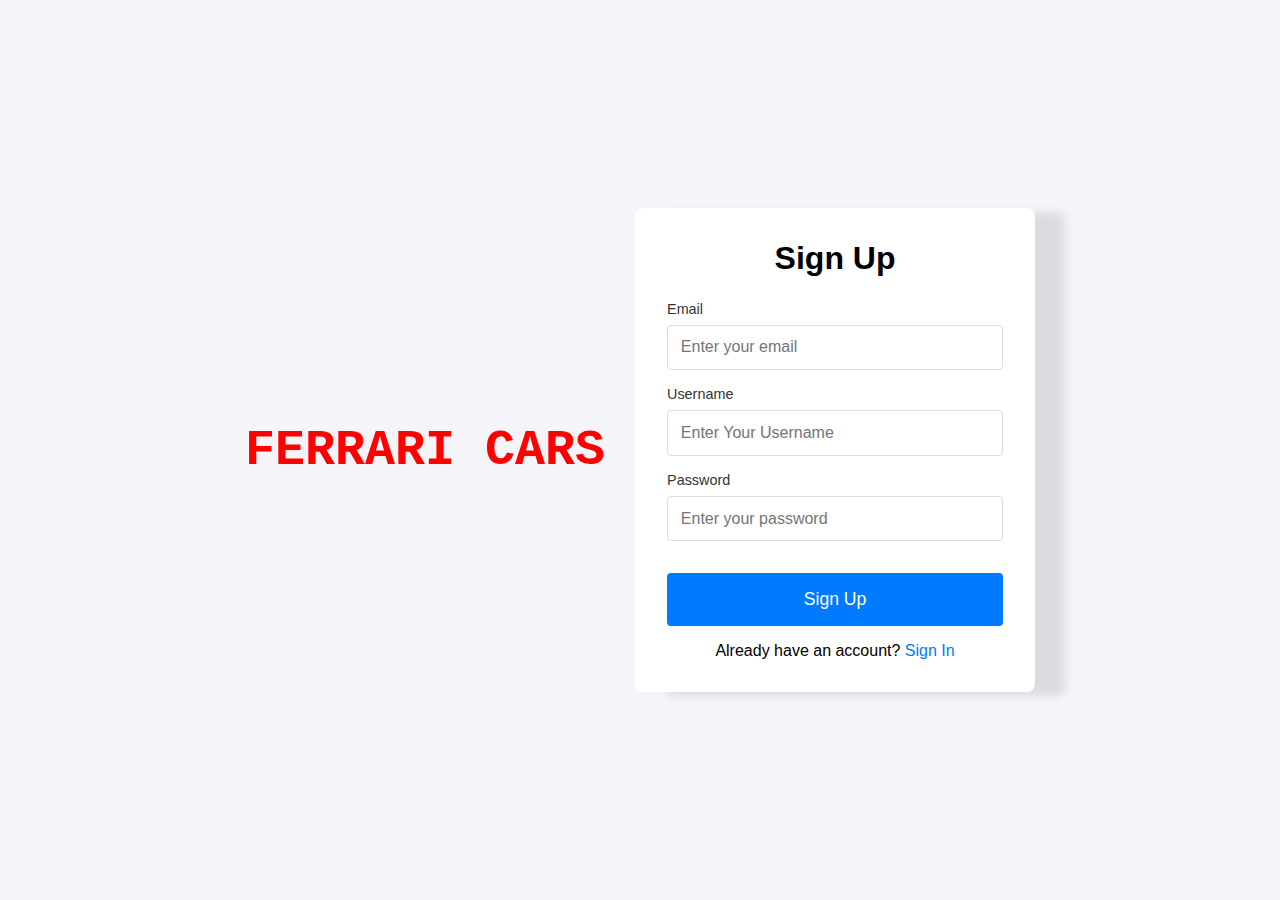
==== index.html @ ab538113 "ferrari car sales" ====
<!DOCTYPE html>
<html lang="en">
<head>
  <meta charset="UTF-8">
  <meta name="viewport" content="width=device-width, initial-scale=1.0">
  <title>Sign Up</title>
  <link rel="stylesheet" href="styles.css">
</head>
<body>
   <div class="full">
    <h1 class="cars">FERRARI CARS</h1>
    <div class="container">
        <form id="signupForm" class="form">
        <h1>Sign Up</h1>
        <div class="input-group">
            <label for="email">Email</label>
            <input type="email" id="email" placeholder="Enter your email" required>
      </div>
      <div class="input-group">
            <label for="userName">Username</label>
            <input type="text" id="name" placeholder="Enter Your Username" required>
      </div>
      <div class="input-group">
            <label for="password">Password</label>
            <input type="password" id="password" placeholder="Enter your password" required>
      </div>
      <button type="submit">Sign Up</button>
      <p>Already have an account? <a href="signin.html">Sign In</a></p>
    </form>
  </div>
   </div>
    

  <script>
    document.getElementById('signupForm').addEventListener('submit', function(event) {
      event.preventDefault(); 

      const email = document.getElementById('email').value;
      const username = document.getElementById('name').value; // Get username
      const password = document.getElementById('password').value;

      // Store the username, email, and password in localStorage
      localStorage.setItem('userEmail', email);
      localStorage.setItem('userName', username); // Store username
      localStorage.setItem('userPassword', password);

      window.location.href = './index2.html';
    });
  </script>
</body>
</html>
---- styles.css ----
* {
    margin: 0;
    padding: 0;
    box-sizing: border-box;
  }
  
  .full {
    font-family: Arial, sans-serif;
    background-color: #f4f4f9;
    display: flex;
    justify-content: center;
    align-items: center;
    height: 100vh;
    background-image: url("../IMAGES/bangkok-thailand-08082022-lamborghini-luxury-super-car-fast-sports-premium-lighting-background-3d-illustration_67\ \(3\).jpg");
    background-size: cover;
    background-repeat: no-repeat;
  }
  
  .cars{
    margin-right: 30px;
    color: red;
    font-family: 'Courier New', Courier, monospace;
    font-size: 50px;
    font-weight: 900;
    }
  .container {
    width: 100%;
    max-width: 400px;
    padding: 2rem;
    background-color: white;
    border-radius: 8px;
    box-shadow: 30px 4px 10px rgba(0, 0, 0, 0.1);
   
  }
  
  .form h1 {
    text-align: center;
    margin-bottom: 1.5rem;
  }
  
  .input-group {
    margin-bottom: 1rem;
  }
  
  label {
    display: block;
    font-size: 0.9rem;
    color: #333;
  }
  
  input {
    width: 100%;
    padding: 0.8rem;
    margin-top: 0.5rem;
    border: 1px solid #ddd;
    border-radius: 4px;
    font-size: 1rem;
  }
  
  button {
    width: 100%;
    padding: 1rem;
    background-color: #007bff;
    border: none;
    color: white;
    font-size: 1.1rem;
    cursor: pointer;
    border-radius: 4px;
    margin-top: 1rem;
  }
  
  button:hover {
    background-color: #0056b3;
  }
  
  p {
    text-align: center;
    margin-top: 1rem;
  }
  
  a {
    color: #007bff;
    text-decoration: none;
  }
  
  a:hover {
    text-decoration: underline;
  }
  
  .error-message {
    margin-top: 1rem;
    text-align: center;
    color: red;
    font-size: 0.9rem;
  }
  .sec2{
    border: medium solid red;
    height: 100vh;
  }
  .rice{
    border-radius: 10px;
    width: 50%;
    height: 50px;
    font-size: 30px;
    color: white;
    background-color: red;
    cursor: pointer;
  }
  .ton:hover{
    background-color: rgba(255, 0, 0, 0.397)a(255, 0, 0, 0.623)a(255, 0, 0, 0.623)a(255, 0, 0, 0.623)a(255, 0, 0, 0.623);
  }
  .items{
    
    }
    .ton{
        width: 50%;
        border-radius: 10px;
    }
  
  @media (max-width: 600px) {
    .container {
      width: 90%;
    }
  }
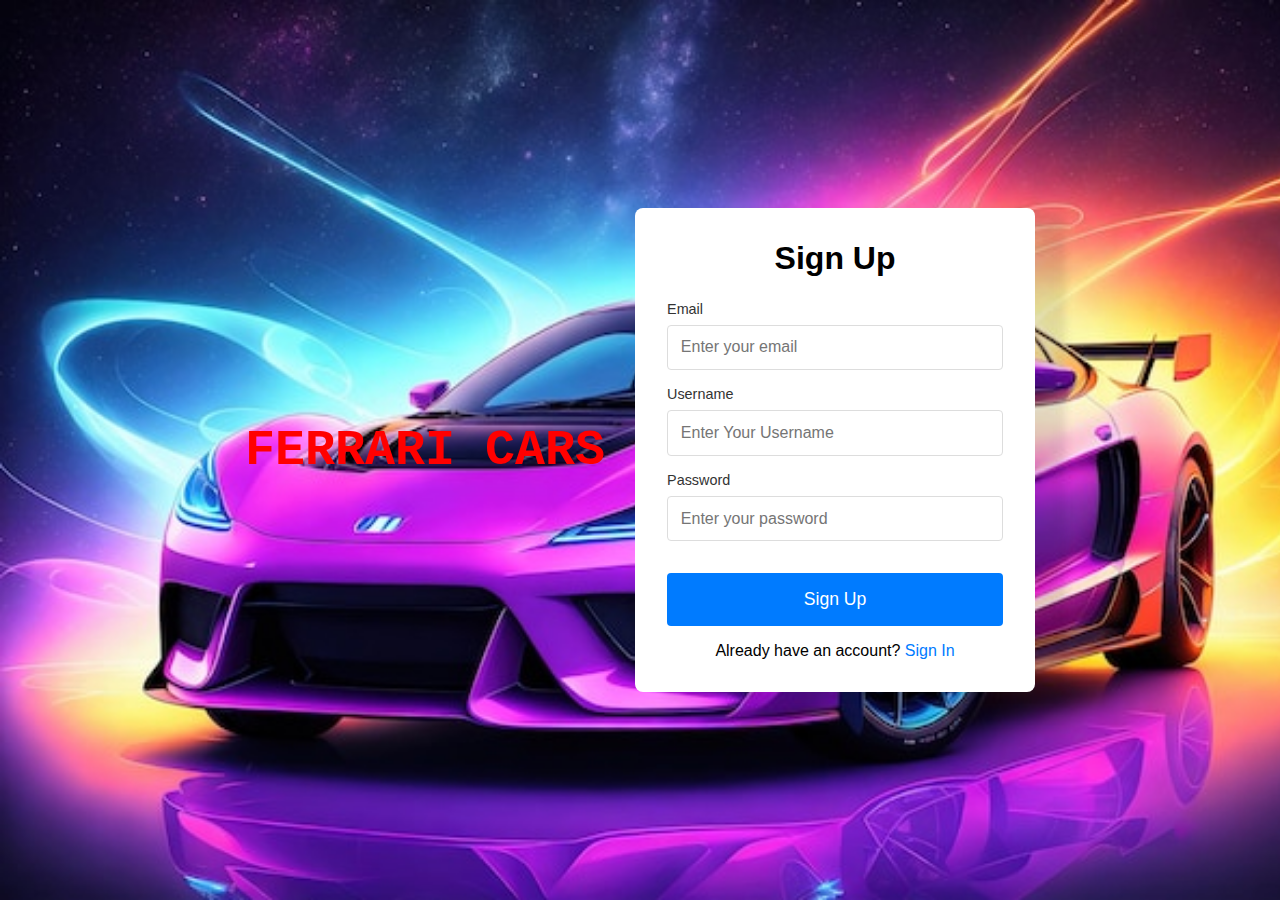
==== commit 4c3814a3: "sign up page" ====
--- a/index.html
+++ b/index.html
@@ -25,28 +25,41 @@
             <input type="password" id="password" placeholder="Enter your password" required>
       </div>
       <button type="submit">Sign Up</button>
-      <p>Already have an account? <a href="signin.html">Sign In</a></p>
+      <p>Already have an account? <a href="index2.html">Sign In</a></p>
     </form>
   </div>
    </div>
     
 
-  <script>
+   <script>
     document.getElementById('signupForm').addEventListener('submit', function(event) {
-      event.preventDefault(); 
-
+      event.preventDefault();
+  
       const email = document.getElementById('email').value;
-      const username = document.getElementById('name').value; // Get username
+      const username = document.getElementById('name').value;
       const password = document.getElementById('password').value;
-
-      // Store the username, email, and password in localStorage
-      localStorage.setItem('userEmail', email);
-      localStorage.setItem('userName', username); // Store username
-      localStorage.setItem('userPassword', password);
-
-      window.location.href = './index2.html';
+  
+      // Retrieve existing users from localStorage or create an empty array
+      let users = JSON.parse(localStorage.getItem('users')) || [];
+  
+      // Check if the user already exists
+      const existingUser = users.find(user => user.email === email);
+      if (existingUser) {
+        alert("User already exists! Please sign in.");
+        return;
+      }
+  
+      // Add the new user
+      users.push({ email, username, password });
+  
+      // Save back to localStorage
+      localStorage.setItem('users', JSON.stringify(users));
+  
+      alert("Sign-up successful! You can now sign in.");
+      window.location.href = './index2.html'; // Redirect to sign-in page
     });
   </script>
+  
 </body>
 </html>
 
--- a/styles.css
+++ b/styles.css
@@ -11,7 +11,7 @@
     justify-content: center;
     align-items: center;
     height: 100vh;
-    background-image: url("../IMAGES/bangkok-thailand-08082022-lamborghini-luxury-super-car-fast-sports-premium-lighting-background-3d-illustration_67\ \(3\).jpg");
+    background-image: url("./images/abstract-canvas-neon-light-car-automobile-artwork-design-digital-art_717440-3854.jpg");
     background-size: cover;
     background-repeat: no-repeat;
   }
